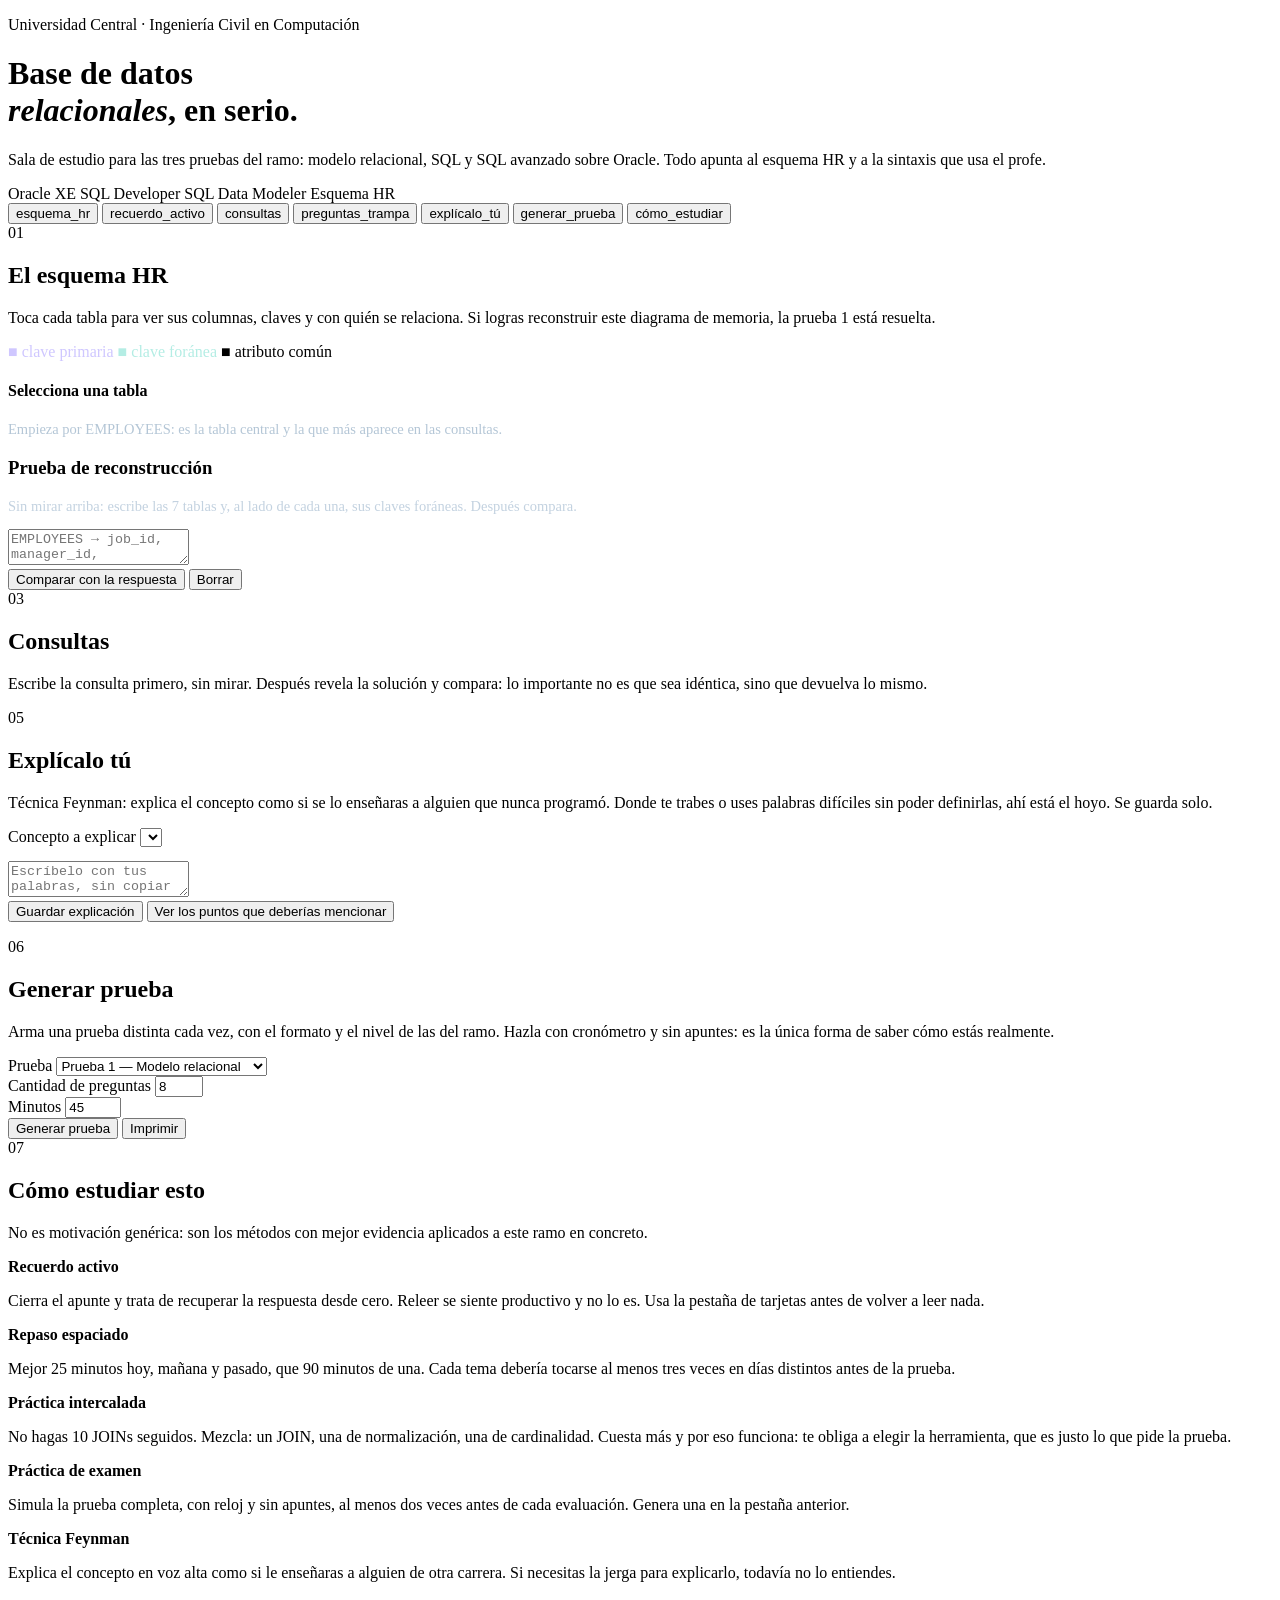
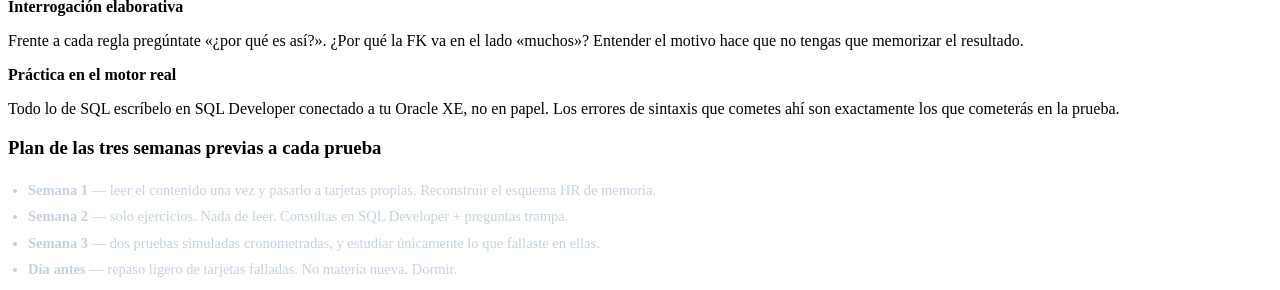
==== index.html @ 069bf35e "Add files via upload" ====
<!DOCTYPE html>
<html lang="es">
<head>
<meta charset="utf-8">
<meta name="viewport" content="width=device-width, initial-scale=1">
<title>Base de Datos — Sala de estudio</title>
<meta name="description" content="Sala de estudio interactiva para el ramo de Base de Datos: modelo relacional, esquema HR de Oracle, SQL y generador de pruebas.">
<link rel="preconnect" href="https://fonts.googleapis.com">
<link rel="preconnect" href="https://fonts.gstatic.com" crossorigin>
<link href="https://fonts.googleapis.com/css2?family=Bricolage+Grotesque:opsz,wght@12..96,400;12..96,600;12..96,800&family=IBM+Plex+Mono:wght@400;500;600&family=IBM+Plex+Sans:wght@400;500;600&display=swap" rel="stylesheet">
<link rel="stylesheet" href="assets/css/estilos.css">
</head>
<body>
<header class="hero">
  <div class="wrap">
    <p class="eyebrow">Universidad Central · Ingeniería Civil en Computación</p>
    <h1>Base de datos<br><em>relacionales</em>, en serio.</h1>
    <p class="sub">Sala de estudio para las tres pruebas del ramo: modelo relacional, SQL y SQL avanzado sobre Oracle. Todo apunta al esquema HR y a la sintaxis que usa el profe.</p>
    <div class="pill-row">
      <span class="pill">Oracle XE</span>
      <span class="pill">SQL Developer</span>
      <span class="pill">SQL Data Modeler</span>
      <span class="pill">Esquema HR</span>
    </div>
  </div>
</header>

<nav>
  <div class="navinner" role="tablist">
    <button class="tab" role="tab" aria-selected="true" data-p="p-esquema">esquema_hr</button>
    <button class="tab" role="tab" aria-selected="false" data-p="p-tarjetas">recuerdo_activo</button>
    <button class="tab" role="tab" aria-selected="false" data-p="p-sql">consultas</button>
    <button class="tab" role="tab" aria-selected="false" data-p="p-pensar">preguntas_trampa</button>
    <button class="tab" role="tab" aria-selected="false" data-p="p-feynman">explícalo_tú</button>
    <button class="tab" role="tab" aria-selected="false" data-p="p-prueba">generar_prueba</button>
    <button class="tab" role="tab" aria-selected="false" data-p="p-metodo">cómo_estudiar</button>
  </div>
</nav>

<main class="wrap">

<!-- ============ ESQUEMA ============ -->
<section class="panel" id="p-esquema" role="tabpanel">
  <div class="sec-head"><span class="sec-num">01</span><h2>El esquema HR</h2></div>
  <p class="lede">Toca cada tabla para ver sus columnas, claves y con quién se relaciona. Si logras reconstruir este diagrama de memoria, la prueba 1 está resuelta.</p>

  <div class="legend">
    <span style="color:#CFC7FF">■ clave primaria</span>
    <span style="color:#B4EDE4">■ clave foránea</span>
    <span>■ atributo común</span>
  </div>

  <div class="schema" id="schema"></div>
  <div class="detail" id="entDetail">
    <h4>Selecciona una tabla</h4>
    <p style="margin:0;color:#B4C6D6;font-size:14.5px">Empieza por EMPLOYEES: es la tabla central y la que más aparece en las consultas.</p>
  </div>

  <h3>Prueba de reconstrucción</h3>
  <div class="card">
    <p style="margin-top:0;font-size:14.5px;color:#C3D2E0">Sin mirar arriba: escribe las 7 tablas y, al lado de cada una, sus claves foráneas. Después compara.</p>
    <div class="field"><textarea id="reconstruir" placeholder="EMPLOYEES → job_id, manager_id, department_id&#10;DEPARTMENTS → ..."></textarea></div>
    <div class="btn-row">
      <button class="btn" id="verReconstruccion">Comparar con la respuesta</button>
      <button class="btn ghost" id="limpiarRecon">Borrar</button>
    </div>
    <div class="key" id="reconKey" hidden></div>
  </div>
</section>

<!-- ============ TARJETAS ============ -->
<section class="panel" id="p-tarjetas" role="tabpanel" hidden>
  <div class="sec-head"><span class="sec-num">02</span><h2>Recuerdo activo</h2></div>
  <p class="lede">Intenta responder <em>en voz alta</em> antes de dar vuelta la tarjeta. El esfuerzo de recordar es lo que fija la memoria — leer apuntes no sirve ni la mitad. Lo que marcas como fallado vuelve a aparecer.</p>

  <div class="field" style="max-width:280px">
    <label class="fld" for="fcTema">Mazo</label>
    <select id="fcTema">
      <option value="all">Todos los temas</option>
      <option value="Modelo relacional">Modelo relacional (P1)</option>
      <option value="Esquema HR">Esquema HR</option>
      <option value="Normalización">Normalización</option>
      <option value="SQL básico">SQL básico (P2)</option>
      <option value="SQL avanzado">SQL avanzado (P3)</option>
      <option value="Oracle">Particularidades Oracle</option>
    </select>
  </div>

  <div class="card fc" id="fcCard">
    <span class="tag" id="fcTag">—</span>
    <div class="q" id="fcQ">Cargando…</div>
    <div class="a" id="fcA" hidden></div>
  </div>
  <div class="btn-row" id="fcControls">
    <button class="btn" id="fcFlip">Mostrar respuesta</button>
  </div>
  <p class="counter" id="fcCounter"></p>
</section>

<!-- ============ SQL ============ -->
<section class="panel" id="p-sql" role="tabpanel">
  <div class="sec-head"><span class="sec-num">03</span><h2>Consultas</h2></div>
  <p class="lede">Escribe la consulta primero, sin mirar. Después revela la solución y compara: lo importante no es que sea idéntica, sino que devuelva lo mismo.</p>
  <div id="sqlList"></div>
</section>

<!-- ============ PENSAR ============ -->
<section class="panel" id="p-pensar" role="tabpanel" hidden>
  <div class="sec-head"><span class="sec-num">04</span><h2>Preguntas trampa</h2></div>
  <p class="lede">Estas son las que separan al que entendió del que memorizó. Piensa tu respuesta antes de abrir cada una — si la abres sin intentar, no aprendes nada.</p>
  <div id="thinkList"></div>
</section>

<!-- ============ FEYNMAN ============ -->
<section class="panel" id="p-feynman" role="tabpanel">
  <div class="sec-head"><span class="sec-num">05</span><h2>Explícalo tú</h2></div>
  <p class="lede">Técnica Feynman: explica el concepto como si se lo enseñaras a alguien que nunca programó. Donde te trabes o uses palabras difíciles sin poder definirlas, ahí está el hoyo. Se guarda solo.</p>

  <div class="field" style="max-width:340px">
    <label class="fld" for="fyTema">Concepto a explicar</label>
    <select id="fyTema"></select>
  </div>
  <div class="card">
    <p id="fyPrompt" style="margin-top:0;color:var(--manila);font-size:14.5px"></p>
    <div class="field"><textarea id="fyTexto" placeholder="Escríbelo con tus palabras, sin copiar del apunte…"></textarea></div>
    <div class="btn-row">
      <button class="btn" id="fyGuardar">Guardar explicación</button>
      <button class="btn ghost" id="fyPista">Ver los puntos que deberías mencionar</button>
    </div>
    <div class="key" id="fyKey" hidden></div>
    <p class="note" id="fyEstado"></p>
  </div>
</section>

<!-- ============ PRUEBA ============ -->
<section class="panel" id="p-prueba" role="tabpanel">
  <div class="sec-head"><span class="sec-num">06</span><h2>Generar prueba</h2></div>
  <p class="lede">Arma una prueba distinta cada vez, con el formato y el nivel de las del ramo. Hazla con cronómetro y sin apuntes: es la única forma de saber cómo estás realmente.</p>

  <div class="card no-print">
    <div class="grid2">
      <div class="field">
        <label class="fld" for="exTipo">Prueba</label>
        <select id="exTipo">
          <option value="1">Prueba 1 — Modelo relacional</option>
          <option value="2">Prueba 2 — SQL</option>
          <option value="3">Prueba 3 — SQL avanzado</option>
          <option value="mix">Examen final — mezcla de todo</option>
        </select>
      </div>
      <div class="field">
        <label class="fld" for="exN">Cantidad de preguntas</label>
        <input type="number" id="exN" min="4" max="14" value="8">
      </div>
      <div class="field">
        <label class="fld" for="exMin">Minutos</label>
        <input type="number" id="exMin" min="10" max="120" value="45">
      </div>
    </div>
    <div class="btn-row">
      <button class="btn" id="exGen">Generar prueba</button>
      <button class="btn ghost" id="exPrint">Imprimir</button>
    </div>
  </div>

  <div id="exWrap" hidden>
    <div class="card no-print" style="display:flex;align-items:center;gap:18px;flex-wrap:wrap">
      <div><span class="timer" id="exTimer">45:00</span></div>
      <button class="btn ghost" id="exPause">Pausar</button>
      <button class="btn" id="exFinish" style="margin-left:auto">Terminar y corregir</button>
    </div>
    <div class="card" id="exBody"></div>
    <div class="card no-print" id="exResult" hidden>
      <h3 style="margin-top:0">Resultado</h3>
      <div class="big" id="exScore">—</div>
      <div class="scorebar"><i id="exBar"></i></div>
      <p id="exVerdict" style="color:#C3D2E0;font-size:15px"></p>
      <p class="note" id="exWeak"></p>
    </div>
  </div>
</section>

<!-- ============ MÉTODO ============ -->
<section class="panel" id="p-metodo" role="tabpanel">
  <div class="sec-head"><span class="sec-num">07</span><h2>Cómo estudiar esto</h2></div>
  <p class="lede">No es motivación genérica: son los métodos con mejor evidencia aplicados a este ramo en concreto.</p>

  <div class="method"><b>Recuerdo activo</b><p>Cierra el apunte y trata de recuperar la respuesta desde cero. Releer se siente productivo y no lo es. Usa la pestaña de tarjetas antes de volver a leer nada.</p></div>
  <div class="method"><b>Repaso espaciado</b><p>Mejor 25 minutos hoy, mañana y pasado, que 90 minutos de una. Cada tema debería tocarse al menos tres veces en días distintos antes de la prueba.</p></div>
  <div class="method"><b>Práctica intercalada</b><p>No hagas 10 JOINs seguidos. Mezcla: un JOIN, una de normalización, una de cardinalidad. Cuesta más y por eso funciona: te obliga a elegir la herramienta, que es justo lo que pide la prueba.</p></div>
  <div class="method"><b>Práctica de examen</b><p>Simula la prueba completa, con reloj y sin apuntes, al menos dos veces antes de cada evaluación. Genera una en la pestaña anterior.</p></div>
  <div class="method"><b>Técnica Feynman</b><p>Explica el concepto en voz alta como si le enseñaras a alguien de otra carrera. Si necesitas la jerga para explicarlo, todavía no lo entiendes.</p></div>
  <div class="method"><b>Interrogación elaborativa</b><p>Frente a cada regla pregúntate «¿por qué es así?». ¿Por qué la FK va en el lado «muchos»? Entender el motivo hace que no tengas que memorizar el resultado.</p></div>
  <div class="method"><b>Práctica en el motor real</b><p>Todo lo de SQL escríbelo en SQL Developer conectado a tu Oracle XE, no en papel. Los errores de sintaxis que cometes ahí son exactamente los que cometerás en la prueba.</p></div>

  <h3>Plan de las tres semanas previas a cada prueba</h3>
  <div class="card">
    <ul style="margin:0;padding-left:20px;font-size:14.5px;color:#C3D2E0;line-height:1.8">
      <li><b style="color:var(--manila)">Semana 1</b> — leer el contenido una vez y pasarlo a tarjetas propias. Reconstruir el esquema HR de memoria.</li>
      <li><b style="color:var(--manila)">Semana 2</b> — solo ejercicios. Nada de leer. Consultas en SQL Developer + preguntas trampa.</li>
      <li><b style="color:var(--manila)">Semana 3</b> — dos pruebas simuladas cronometradas, y estudiar únicamente lo que fallaste en ellas.</li>
      <li><b style="color:var(--manila)">Día antes</b> — repaso ligero de tarjetas falladas. No materia nueva. Dormir.</li>
    </ul>
  </div>
</section>

</main>

<script src="assets/js/data/schema.js"></script>
<script src="assets/js/data/flashcards.js"></script>
<script src="assets/js/data/consultas.js"></script>
<script src="assets/js/data/preguntas.js"></script>
<script src="assets/js/data/pruebas.js"></script>
<script src="assets/js/app.js"></script>
</body>
</html>
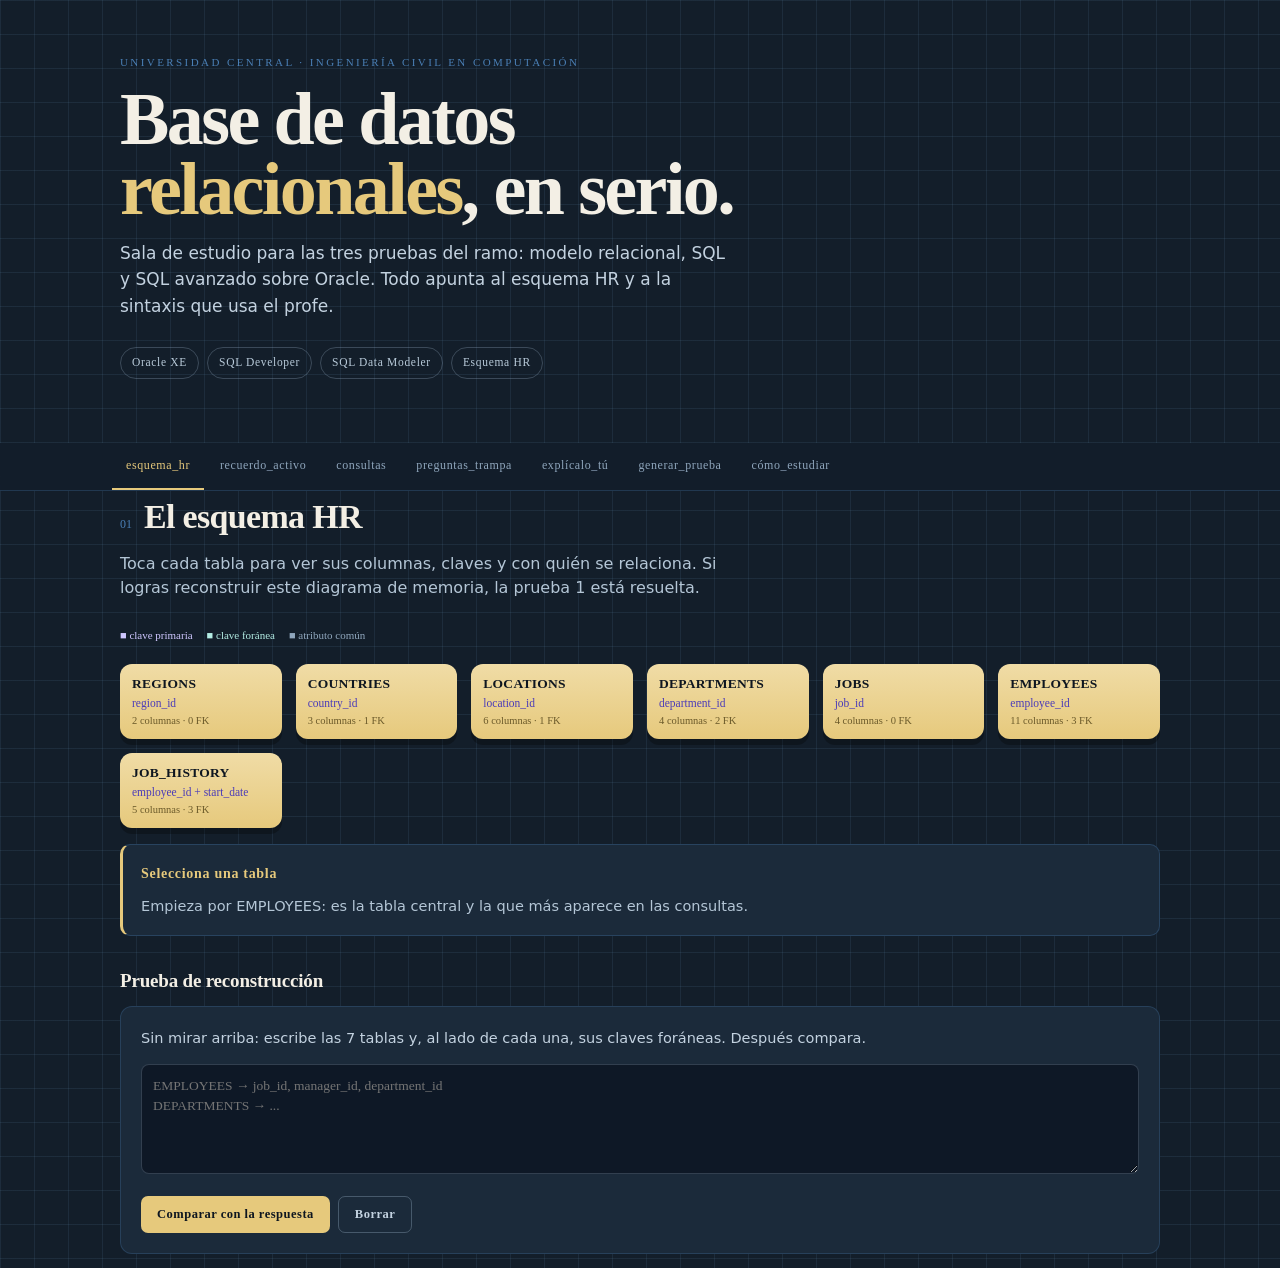
==== commit dbf6f9f7: "Update stylesheet and script paths in index.html" ====
--- a/index.html
+++ b/index.html
@@ -8,7 +8,7 @@
 <link rel="preconnect" href="https://fonts.googleapis.com">
 <link rel="preconnect" href="https://fonts.gstatic.com" crossorigin>
 <link href="https://fonts.googleapis.com/css2?family=Bricolage+Grotesque:opsz,wght@12..96,400;12..96,600;12..96,800&family=IBM+Plex+Mono:wght@400;500;600&family=IBM+Plex+Sans:wght@400;500;600&display=swap" rel="stylesheet">
-<link rel="stylesheet" href="assets/css/estilos.css">
+<link rel="stylesheet" href="estilos.css">
 </head>
 <body>
 <header class="hero">
@@ -206,11 +206,11 @@
 
 </main>
 
-<script src="assets/js/data/schema.js"></script>
-<script src="assets/js/data/flashcards.js"></script>
-<script src="assets/js/data/consultas.js"></script>
-<script src="assets/js/data/preguntas.js"></script>
-<script src="assets/js/data/pruebas.js"></script>
-<script src="assets/js/app.js"></script>
+<script src="schema.js"></script>
+<script src="flashcards.js"></script>
+<script src="consultas.js"></script>
+<script src="preguntas.js"></script>
+<script src="pruebas.js"></script>
+<script src="app.js"></script>
 </body>
 </html>
--- a/estilos.css
+++ b/estilos.css
@@ -0,0 +1,165 @@
+:root{
+  --blueprint:#131E2A;
+  --blueprint-2:#1B2A3A;
+  --grid:rgba(120,170,215,.10);
+  --manila:#E6C97C;
+  --manila-soft:#F0DCA6;
+  --paper:#F3EFE5;
+  --ink:#0E1620;
+  --rule:#4A7FB5;
+  --pk:#7C6CF0;
+  --fk:#4FB3A5;
+  --alert:#D2694A;
+  --ok:#6FBF8B;
+  --muted:#8FA6BC;
+}
+*{box-sizing:border-box}
+html,body{margin:0;padding:0}
+body{
+  background:var(--blueprint);
+  background-image:linear-gradient(var(--grid) 1px,transparent 1px),linear-gradient(90deg,var(--grid) 1px,transparent 1px);
+  background-size:34px 34px;
+  color:var(--paper);
+  font-family:"IBM Plex Sans",system-ui,sans-serif;
+  font-size:16px;line-height:1.55;
+  -webkit-font-smoothing:antialiased;
+}
+.wrap{max-width:1080px;margin:0 auto;padding:0 20px}
+code,.mono{font-family:"IBM Plex Mono",ui-monospace,monospace}
+
+/* ---------- HERO ---------- */
+header.hero{padding:54px 0 30px}
+.eyebrow{font-family:"IBM Plex Mono";font-size:11px;letter-spacing:.22em;text-transform:uppercase;color:var(--rule);margin:0 0 14px}
+h1{
+  font-family:"Bricolage Grotesque";font-weight:800;
+  font-size:clamp(38px,7.4vw,74px);line-height:.94;letter-spacing:-.035em;
+  margin:0 0 16px;
+}
+h1 em{font-style:normal;color:var(--manila)}
+.sub{max-width:56ch;color:#C3D2E0;margin:0 0 28px;font-size:17px}
+.pill-row{display:flex;flex-wrap:wrap;gap:8px}
+.pill{font-family:"IBM Plex Mono";font-size:11.5px;letter-spacing:.06em;padding:6px 11px;border:1px solid rgba(143,166,188,.32);border-radius:999px;color:#B9CBDA}
+
+/* ---------- NAV ---------- */
+nav{position:sticky;top:0;z-index:50;background:rgba(19,30,42,.93);backdrop-filter:blur(10px);border-bottom:1px solid rgba(74,127,181,.28);margin-top:34px}
+.navinner{max-width:1080px;margin:0 auto;padding:0 12px;display:flex;gap:2px;overflow-x:auto;scrollbar-width:none}
+.navinner::-webkit-scrollbar{display:none}
+.tab{
+  flex:0 0 auto;background:none;border:0;border-bottom:2px solid transparent;
+  color:var(--muted);font-family:"IBM Plex Mono";font-size:12px;letter-spacing:.05em;
+  padding:15px 14px;cursor:pointer;white-space:nowrap;
+}
+.tab:hover{color:var(--paper)}
+.tab[aria-selected="true"]{color:var(--manila);border-bottom-color:var(--manila)}
+.tab:focus-visible{outline:2px solid var(--rule);outline-offset:-4px}
+
+/* ---------- SECTIONS ---------- */
+main{padding:38px 0 90px}
+.panel[hidden]{display:none}
+.sec-head{display:flex;align-items:baseline;gap:12px;margin:0 0 6px}
+.sec-num{font-family:"IBM Plex Mono";font-size:12px;color:var(--rule)}
+h2{font-family:"Bricolage Grotesque";font-weight:700;font-size:clamp(24px,3.4vw,34px);letter-spacing:-.02em;margin:0}
+.lede{color:#B4C6D6;max-width:62ch;margin:8px 0 26px}
+h3{font-family:"Bricolage Grotesque";font-weight:600;font-size:19px;letter-spacing:-.01em;margin:30px 0 10px}
+
+/* ---------- SCHEMA DIAGRAM (signature) ---------- */
+.schema{display:grid;grid-template-columns:repeat(auto-fit,minmax(150px,1fr));gap:14px}
+.ent{
+  background:linear-gradient(180deg,var(--manila-soft),var(--manila));
+  color:var(--ink);border:0;border-radius:12px;padding:12px 12px 13px;text-align:left;cursor:pointer;
+  box-shadow:0 6px 0 rgba(0,0,0,.28);transition:transform .16s ease,box-shadow .16s ease;
+  font-family:"IBM Plex Mono";
+}
+.ent:hover,.ent:focus-visible{transform:translateY(-3px);box-shadow:0 9px 0 rgba(0,0,0,.32);outline:none}
+.ent[aria-pressed="true"]{outline:2.5px solid var(--rule);outline-offset:3px}
+.ent .nm{font-size:13.5px;font-weight:600;letter-spacing:.02em;display:block;margin-bottom:5px}
+.ent .pk{font-size:11.5px;color:#4B3BB8;display:block}
+.ent .cnt{font-size:10.5px;color:#6B5A2A;margin-top:6px;display:block}
+.detail{margin-top:16px;background:var(--blueprint-2);border:1px solid rgba(74,127,181,.3);border-left:3px solid var(--manila);border-radius:10px;padding:18px}
+.detail h4{font-family:"IBM Plex Mono";font-size:14px;letter-spacing:.05em;color:var(--manila);margin:0 0 10px}
+.cols{display:flex;flex-wrap:wrap;gap:6px;margin-bottom:14px}
+.col{font-family:"IBM Plex Mono";font-size:11.5px;padding:4px 9px;border-radius:5px;background:rgba(143,166,188,.12);border:1px solid rgba(143,166,188,.2)}
+.col.is-pk{background:rgba(124,108,240,.2);border-color:var(--pk);color:#CFC7FF}
+.col.is-fk{background:rgba(79,179,165,.16);border-color:var(--fk);color:#B4EDE4}
+.legend{display:flex;gap:14px;flex-wrap:wrap;font-family:"IBM Plex Mono";font-size:11px;color:var(--muted);margin:14px 0 20px}
+.rels{list-style:none;padding:0;margin:0;font-size:14px}
+.rels li{padding:5px 0;border-top:1px dashed rgba(143,166,188,.2)}
+.rels .mono{color:#9FC6E8}
+
+/* ---------- CARDS / GENERIC ---------- */
+.card{background:var(--blueprint-2);border:1px solid rgba(74,127,181,.26);border-radius:12px;padding:20px;margin-bottom:14px}
+.grid2{display:grid;grid-template-columns:repeat(auto-fit,minmax(260px,1fr));gap:14px}
+
+/* ---------- BUTTONS ---------- */
+button.btn{
+  font-family:"IBM Plex Mono";font-size:12.5px;letter-spacing:.04em;
+  background:var(--manila);color:var(--ink);border:0;border-radius:7px;padding:10px 16px;cursor:pointer;font-weight:600;
+}
+button.btn:hover{background:#F0DCA6}
+button.btn.ghost{background:transparent;color:#C3D2E0;border:1px solid rgba(143,166,188,.38)}
+button.btn.ghost:hover{border-color:var(--manila);color:var(--manila)}
+button.btn.good{background:var(--ok);color:#08170E}
+button.btn.bad{background:var(--alert);color:#1B0B05}
+button:focus-visible{outline:2px solid var(--rule);outline-offset:2px}
+.btn-row{display:flex;flex-wrap:wrap;gap:8px;margin-top:14px}
+
+/* ---------- FLASHCARDS ---------- */
+.fc{min-height:190px;display:flex;flex-direction:column;justify-content:center;text-align:center;padding:28px 22px}
+.fc .tag{font-family:"IBM Plex Mono";font-size:10.5px;letter-spacing:.16em;text-transform:uppercase;color:var(--rule);margin-bottom:12px}
+.fc .q{font-family:"Bricolage Grotesque";font-size:21px;font-weight:600;line-height:1.3;letter-spacing:-.01em}
+.fc .a{margin-top:16px;padding-top:16px;border-top:1px dashed rgba(143,166,188,.3);color:#D8E4EE;font-size:15px;text-align:left}
+.counter{font-family:"IBM Plex Mono";font-size:11.5px;color:var(--muted);text-align:center;margin-top:10px}
+
+/* ---------- INPUTS ---------- */
+textarea,select,input[type=number]{
+  width:100%;background:#0E1826;color:var(--paper);border:1px solid rgba(143,166,188,.28);
+  border-radius:8px;padding:11px;font-family:"IBM Plex Mono";font-size:13.5px;line-height:1.5;
+}
+textarea{resize:vertical;min-height:110px}
+textarea:focus,select:focus,input:focus{outline:2px solid var(--rule);outline-offset:0;border-color:transparent}
+label.fld{display:block;font-family:"IBM Plex Mono";font-size:11px;letter-spacing:.1em;text-transform:uppercase;color:var(--muted);margin:0 0 6px}
+.field{margin-bottom:14px}
+
+/* ---------- SQL PRACTICE ---------- */
+pre.sql{background:#0B1420;border:1px solid rgba(74,127,181,.3);border-left:3px solid var(--fk);border-radius:8px;padding:14px;overflow-x:auto;font-family:"IBM Plex Mono";font-size:13px;color:#CBE3F5;margin:12px 0}
+.hintbox{background:rgba(74,127,181,.11);border-radius:8px;padding:12px 14px;font-size:14px;color:#BDD3E5;margin-top:10px}
+
+/* ---------- THINK PROMPTS ---------- */
+details.think{background:var(--blueprint-2);border:1px solid rgba(74,127,181,.26);border-left:3px solid var(--rule);border-radius:10px;padding:14px 16px;margin-bottom:10px}
+details.think summary{cursor:pointer;font-weight:600;font-size:15.5px;list-style:none}
+details.think summary::-webkit-details-marker{display:none}
+details.think summary::before{content:"?";font-family:"IBM Plex Mono";color:var(--rule);margin-right:10px;font-weight:600}
+details.think[open] summary{color:var(--manila)}
+details.think .body{margin-top:12px;padding-top:12px;border-top:1px dashed rgba(143,166,188,.24);color:#CFDCE7;font-size:14.5px}
+
+/* ---------- EXAM ---------- */
+.exam-q{border-top:1px solid rgba(143,166,188,.2);padding:18px 0}
+.exam-q:first-of-type{border-top:0}
+.qhead{display:flex;gap:10px;align-items:baseline;margin-bottom:8px}
+.qnum{font-family:"IBM Plex Mono";font-size:12px;color:var(--manila);flex:0 0 auto}
+.qpts{font-family:"IBM Plex Mono";font-size:10.5px;color:var(--muted);margin-left:auto;flex:0 0 auto}
+.qtext{font-size:15.5px;line-height:1.5}
+.key{margin-top:12px;background:rgba(111,191,139,.09);border-left:3px solid var(--ok);border-radius:0 8px 8px 0;padding:12px 14px;font-size:14px;color:#D6EEE0}
+.key[hidden]{display:none}
+.selfmark{display:flex;gap:6px;margin-top:10px;align-items:center;flex-wrap:wrap}
+.selfmark span{font-family:"IBM Plex Mono";font-size:11px;color:var(--muted);margin-right:4px}
+.mk{font-family:"IBM Plex Mono";font-size:11.5px;padding:5px 10px;border-radius:6px;border:1px solid rgba(143,166,188,.3);background:transparent;color:#C3D2E0;cursor:pointer}
+.mk[aria-pressed="true"].y{background:var(--ok);color:#08170E;border-color:var(--ok)}
+.mk[aria-pressed="true"].h{background:var(--manila);color:var(--ink);border-color:var(--manila)}
+.mk[aria-pressed="true"].n{background:var(--alert);color:#fff;border-color:var(--alert)}
+.timer{font-family:"IBM Plex Mono";font-size:26px;color:var(--manila);letter-spacing:.04em}
+.scorebar{height:8px;background:rgba(143,166,188,.16);border-radius:99px;overflow:hidden;margin:10px 0}
+.scorebar i{display:block;height:100%;background:var(--ok);width:0;transition:width .3s ease}
+.big{font-family:"Bricolage Grotesque";font-size:44px;font-weight:800;letter-spacing:-.03em}
+
+.method{border-top:1px solid rgba(143,166,188,.18);padding:14px 0}
+.method b{font-family:"IBM Plex Mono";font-size:12px;letter-spacing:.06em;color:var(--manila);display:block;margin-bottom:4px}
+.method p{margin:0;font-size:14.5px;color:#C3D2E0}
+
+.note{font-size:13px;color:var(--muted);margin-top:8px}
+@media (prefers-reduced-motion:reduce){*{transition:none!important;animation:none!important}}
+@media print{
+  body{background:#fff;color:#000}
+  nav,.tab,.btn-row,button,.no-print{display:none!important}
+  .card,.exam-q{border-color:#ccc;background:#fff;color:#000}
+}
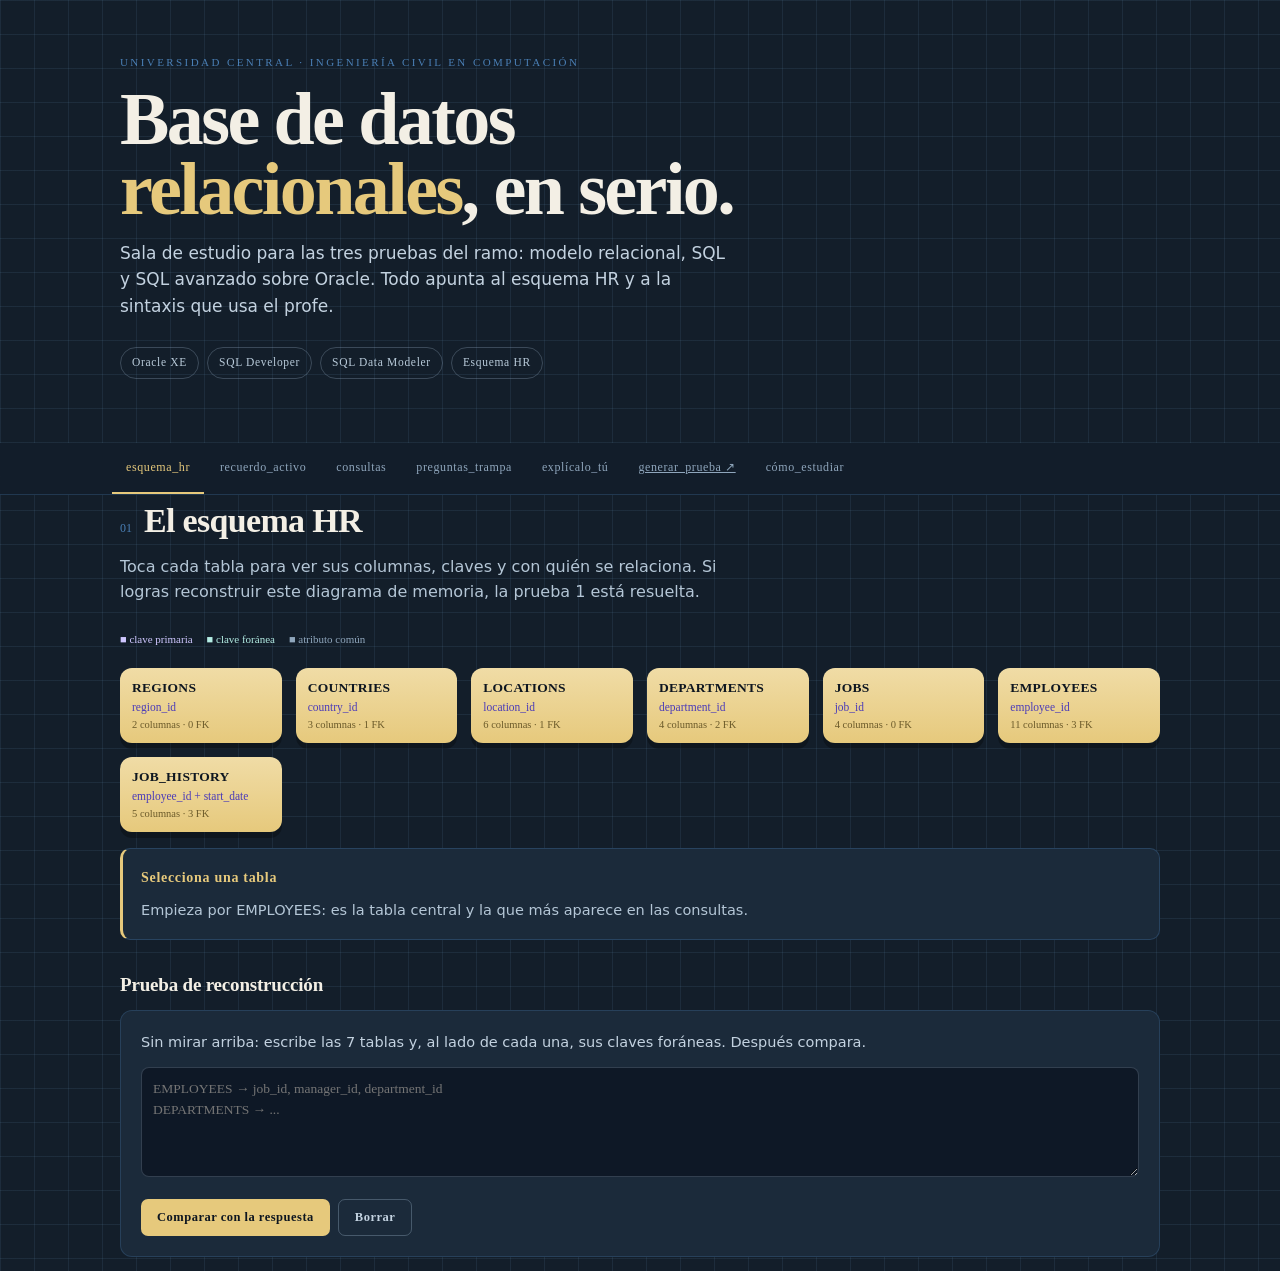
==== commit 1e6d1096: "Refactor prueba section and update navigation Removed the 'Generar prueba' section and replaced the " ====
--- a/index.html
+++ b/index.html
@@ -32,7 +32,7 @@
     <button class="tab" role="tab" aria-selected="false" data-p="p-sql">consultas</button>
     <button class="tab" role="tab" aria-selected="false" data-p="p-pensar">preguntas_trampa</button>
     <button class="tab" role="tab" aria-selected="false" data-p="p-feynman">explícalo_tú</button>
-    <button class="tab" role="tab" aria-selected="false" data-p="p-prueba">generar_prueba</button>
+    <a class="tab" href="prueba.html">generar_prueba ↗</a>
     <button class="tab" role="tab" aria-selected="false" data-p="p-metodo">cómo_estudiar</button>
   </div>
 </nav>
@@ -132,57 +132,9 @@
   </div>
 </section>
 
-<!-- ============ PRUEBA ============ -->
-<section class="panel" id="p-prueba" role="tabpanel">
-  <div class="sec-head"><span class="sec-num">06</span><h2>Generar prueba</h2></div>
-  <p class="lede">Arma una prueba distinta cada vez, con el formato y el nivel de las del ramo. Hazla con cronómetro y sin apuntes: es la única forma de saber cómo estás realmente.</p>
-
-  <div class="card no-print">
-    <div class="grid2">
-      <div class="field">
-        <label class="fld" for="exTipo">Prueba</label>
-        <select id="exTipo">
-          <option value="1">Prueba 1 — Modelo relacional</option>
-          <option value="2">Prueba 2 — SQL</option>
-          <option value="3">Prueba 3 — SQL avanzado</option>
-          <option value="mix">Examen final — mezcla de todo</option>
-        </select>
-      </div>
-      <div class="field">
-        <label class="fld" for="exN">Cantidad de preguntas</label>
-        <input type="number" id="exN" min="4" max="14" value="8">
-      </div>
-      <div class="field">
-        <label class="fld" for="exMin">Minutos</label>
-        <input type="number" id="exMin" min="10" max="120" value="45">
-      </div>
-    </div>
-    <div class="btn-row">
-      <button class="btn" id="exGen">Generar prueba</button>
-      <button class="btn ghost" id="exPrint">Imprimir</button>
-    </div>
-  </div>
-
-  <div id="exWrap" hidden>
-    <div class="card no-print" style="display:flex;align-items:center;gap:18px;flex-wrap:wrap">
-      <div><span class="timer" id="exTimer">45:00</span></div>
-      <button class="btn ghost" id="exPause">Pausar</button>
-      <button class="btn" id="exFinish" style="margin-left:auto">Terminar y corregir</button>
-    </div>
-    <div class="card" id="exBody"></div>
-    <div class="card no-print" id="exResult" hidden>
-      <h3 style="margin-top:0">Resultado</h3>
-      <div class="big" id="exScore">—</div>
-      <div class="scorebar"><i id="exBar"></i></div>
-      <p id="exVerdict" style="color:#C3D2E0;font-size:15px"></p>
-      <p class="note" id="exWeak"></p>
-    </div>
-  </div>
-</section>
-
 <!-- ============ MÉTODO ============ -->
 <section class="panel" id="p-metodo" role="tabpanel">
-  <div class="sec-head"><span class="sec-num">07</span><h2>Cómo estudiar esto</h2></div>
+  <div class="sec-head"><span class="sec-num">06</span><h2>Cómo estudiar esto</h2></div>
   <p class="lede">No es motivación genérica: son los métodos con mejor evidencia aplicados a este ramo en concreto.</p>
 
   <div class="method"><b>Recuerdo activo</b><p>Cierra el apunte y trata de recuperar la respuesta desde cero. Releer se siente productivo y no lo es. Usa la pestaña de tarjetas antes de volver a leer nada.</p></div>
@@ -210,7 +162,6 @@
 <script src="flashcards.js"></script>
 <script src="consultas.js"></script>
 <script src="preguntas.js"></script>
-<script src="pruebas.js"></script>
 <script src="app.js"></script>
 </body>
 </html>
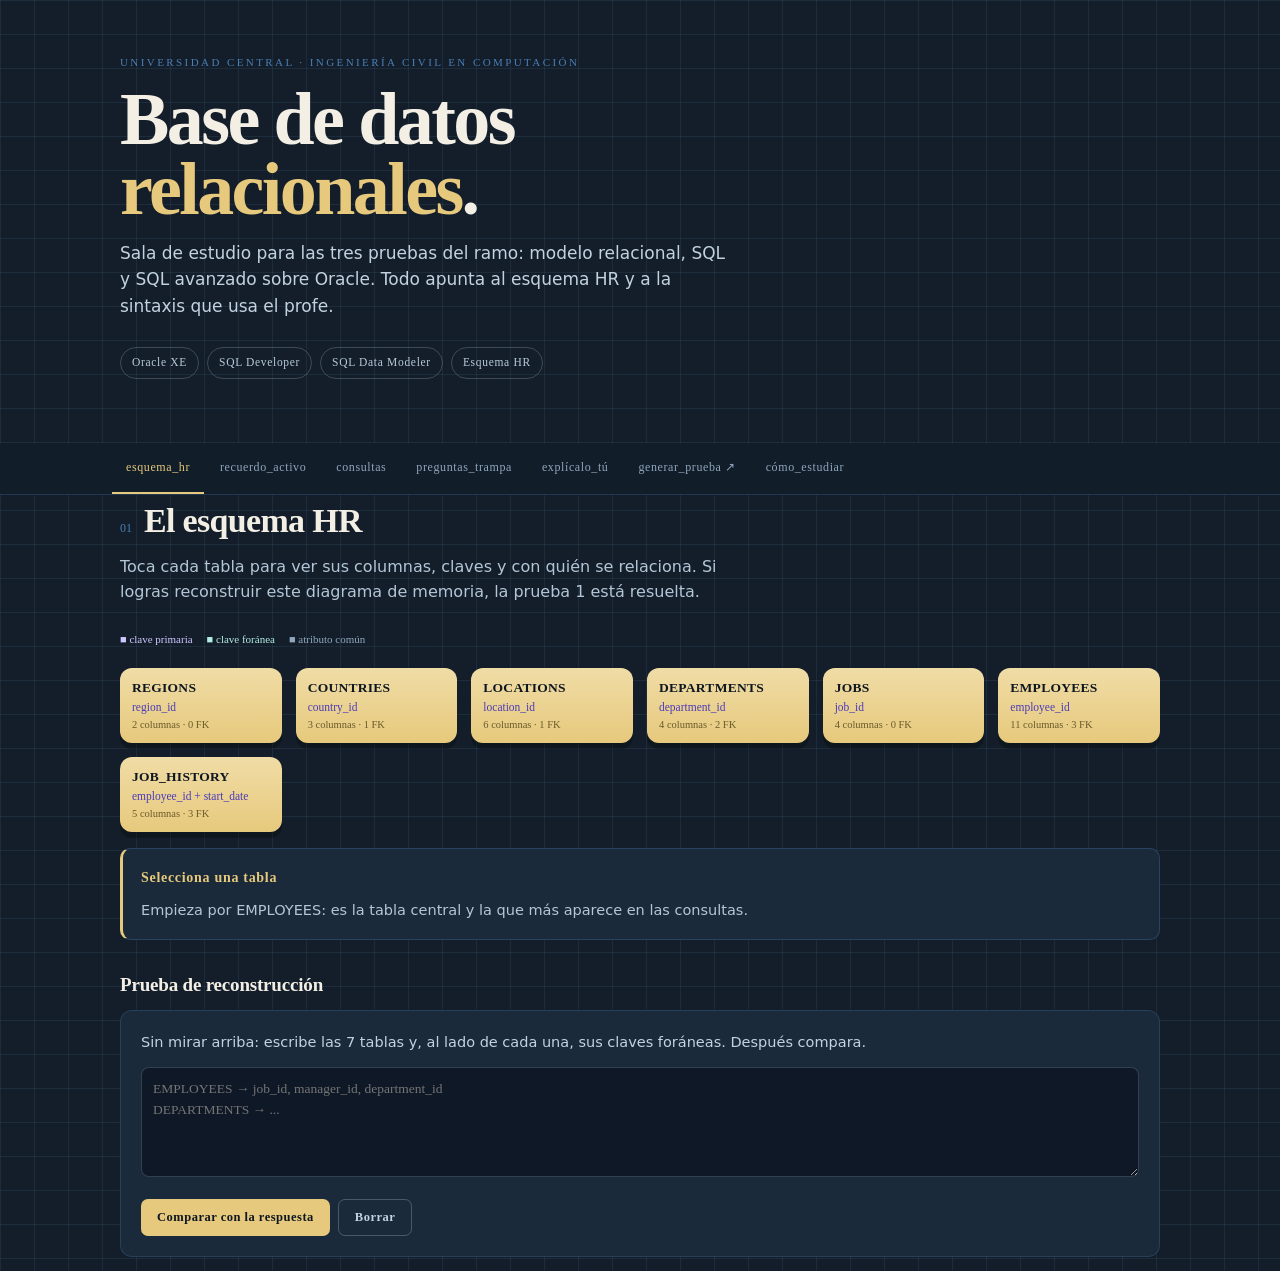
==== commit 14c6e2fe: "Fix heading text in index.html" ====
--- a/index.html
+++ b/index.html
@@ -14,7 +14,7 @@
 <header class="hero">
   <div class="wrap">
     <p class="eyebrow">Universidad Central · Ingeniería Civil en Computación</p>
-    <h1>Base de datos<br><em>relacionales</em>, en serio.</h1>
+    <h1>Base de datos<br><em>relacionales</em>.</h1>
     <p class="sub">Sala de estudio para las tres pruebas del ramo: modelo relacional, SQL y SQL avanzado sobre Oracle. Todo apunta al esquema HR y a la sintaxis que usa el profe.</p>
     <div class="pill-row">
       <span class="pill">Oracle XE</span>
--- a/estilos.css
+++ b/estilos.css
@@ -48,8 +48,10 @@
   flex:0 0 auto;background:none;border:0;border-bottom:2px solid transparent;
   color:var(--muted);font-family:"IBM Plex Mono";font-size:12px;letter-spacing:.05em;
   padding:15px 14px;cursor:pointer;white-space:nowrap;
+  text-decoration:none;display:inline-flex;align-items:center;
 }
-.tab:hover{color:var(--paper)}
+.tab:hover,.tab:visited:hover{color:var(--paper)}
+.tab:visited{color:var(--muted)}
 .tab[aria-selected="true"]{color:var(--manila);border-bottom-color:var(--manila)}
 .tab:focus-visible{outline:2px solid var(--rule);outline-offset:-4px}
 
